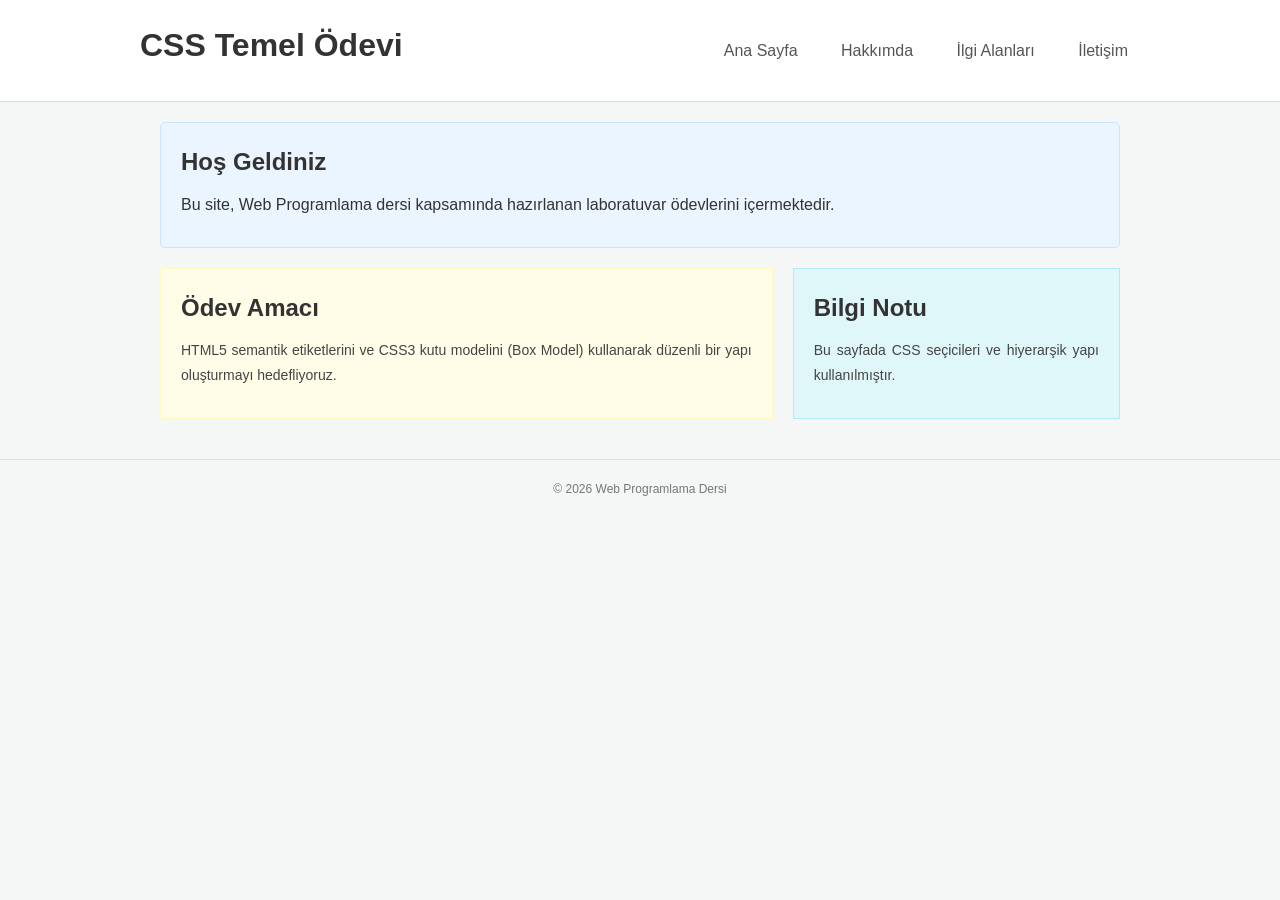
==== index.html @ 9433cb77 "Update index.html" ====
<!DOCTYPE html>
<html lang="tr">
<head>
    <meta charset="UTF-8">
    <title>Ana Sayfa | Ödev Portfolyosu</title>
    <link rel="stylesheet" href="style.css">
</head>
<body>
    <header>
        <div class="header-container">
            <h1>CSS Temel Ödevi</h1>
            <nav>
                <ul>
                    <li><a href="index.html">Ana Sayfa</a></li>
                    <li><a href="about.html">Hakkımda</a></li>
                    <li><a href="interests.html">İlgi Alanları</a></li>
                    <li><a href="contact.html">İletişim</a></li>
                </ul>
            </nav>
        </div>
    </header>
    <main>
        <section class="intro-box">
            <h2>Hoş Geldiniz</h2>
            <p>Bu site, Web Programlama dersi kapsamında hazırlanan laboratuvar ödevlerini içermektedir.</p>
        </section>
        <div class="content-wrapper">
            <section class="content-main">
                <h2>Ödev Amacı</h2>
                <p>HTML5 semantik etiketlerini ve CSS3 kutu modelini (Box Model) kullanarak düzenli bir yapı oluşturmayı hedefliyoruz.</p>
            </section>
            <aside class="sidebar">
                <h2>Bilgi Notu</h2>
                <p>Bu sayfada CSS seçicileri ve hiyerarşik yapı kullanılmıştır.</p>
            </aside>
        </div>
    </main>
    <footer>© 2026 Web Programlama Dersi</footer>
</body>
</html>
---- style.css ----
/* --- GENEL AYARLAR --- */
* {
    box-sizing: border-box;
    margin: 0;
    padding: 0;
}

body {
    font-family: 'Segoe UI', Tahoma, Geneva, Verdana, sans-serif;
    background-color: #f4f7f6;
    color: #333;
    line-height: 1.6;
}

/* --- GRUP SEÇİCİ (İster: h1, h2, p seçicisi) --- */
h1, h2, p {
    margin-bottom: 10px;
}

/* --- HEADER VE NAVİGASYON --- */
header {
    background-color: #fff;
    padding: 20px;
    border-bottom: 1px solid #ddd;
}

.header-container {
    display: flex;
    justify-content: space-between;
    align-items: center;
    max-width: 1000px;
    margin: 0 auto;
}

/* --- HİYERARŞİK SEÇİCİ (İster: nav ul li yapısı) --- */
nav ul li {
    display: inline-block; /* İster: Yatay menü için display mantığı */
    margin-left: 15px;
}

nav ul li a {
    text-decoration: none;
    color: #555;
    padding: 8px 12px;
    border-radius: 4px;
    transition: background 0.3s; /* Geçiş efekti */
}

/* --- HOVER EFEKTİ (İster: Basit hover) --- */
nav ul li a:hover {
    background-color: #4a90e2;
    color: white;
}

/* --- ANA İÇERİK ALANI --- */
main {
    max-width: 1000px;
    margin: 20px auto;
    padding: 0 20px;
}

.intro-box {
    background-color: #ebf5ff;
    padding: 20px;
    border: 1px solid #cce5ff;
    border-radius: 5px;
    margin-bottom: 20px;
}

/* --- İKİ SÜTUNLU YAPI (display mantığı) --- */
.content-wrapper {
    display: flex; /* Modern kutu yan yana getirme mantığı */
    gap: 20px;
}

/* Sol İçerik Kutusu */
.content-main {
    flex: 2;
    background-color: #fffde7; /* Sarımsı arka plan */
    padding: 20px;
    border: 1px solid #fff9c4;
}

/* Sağ Yan Menü */
.sidebar {
    flex: 1;
    background-color: #e0f7fa; /* Mavimsi arka plan */
    padding: 20px;
    border: 1px solid #b2ebf2;
}

/* --- ÖZEL METİN DÜZENLEMELERİ (İster: font-size, color, text-align vb.) --- */
.content-main p, .sidebar p {
    font-size: 14px;
    color: #444;
    text-align: justify;
    line-height: 1.8;
}

/* --- FOOTER --- */
footer {
    text-align: center;
    padding: 20px;
    font-size: 12px;
    color: #777;
    border-top: 1px solid #ddd;
    margin-top: 40px;
}
/* --- LAB 3: ILETISIM FORMU STILLERI --- */

.contact-container {
    width: 600px;
    margin: 50px auto; /* Sayfayı ortalar */
    padding: 30px; /* İç boşluk */
    border: 1px solid #ddd; /* Belirgin kenarlık */
    border-radius: 10px; /* Köşe yuvarlama */
    background-color: #fff;
    box-shadow: 0 4px 8px rgba(0,0,0,0.1);
}

/* Çoklu seçici kullanımı  */
.contact-container input[type="text"], 
.contact-container input[type="email"], 
.contact-container input[type="password"],
.contact-container select, 
.contact-container textarea {
    width: 100%; /* Tam genişlik  */
    padding: 10px; /* Ferah durması için  */
    margin-bottom: 20px; /* Elemanlar arası boşluk  */
    border: 1px solid #ccc;
    border-radius: 5px;
}

/* Buton Stilleri */
.btn-gonder {
    background-color: #007bff; /* Mavi arka plan */
    color: white;
    border: none;
    padding: 12px 30px; /* Büyük buton */
    border-radius: 5px;
    cursor: pointer;
    font-weight: bold;
}

.btn-temizle {
    background-color: #dc3545; /* Kırmızı arka plan */
    color: white;
    border: none;
    padding: 12px 30px;
    border-radius: 5px;
    cursor: pointer;
    font-weight: bold;
    margin-left: 10px;
}

/* Radio ve Checkbox Arka Plan Kutuları  */
.radio-group, .checkbox-group {
    background-color: #f9f9f9;
    padding: 15px;
    margin-bottom: 20px;
    border-radius: 5px;
}
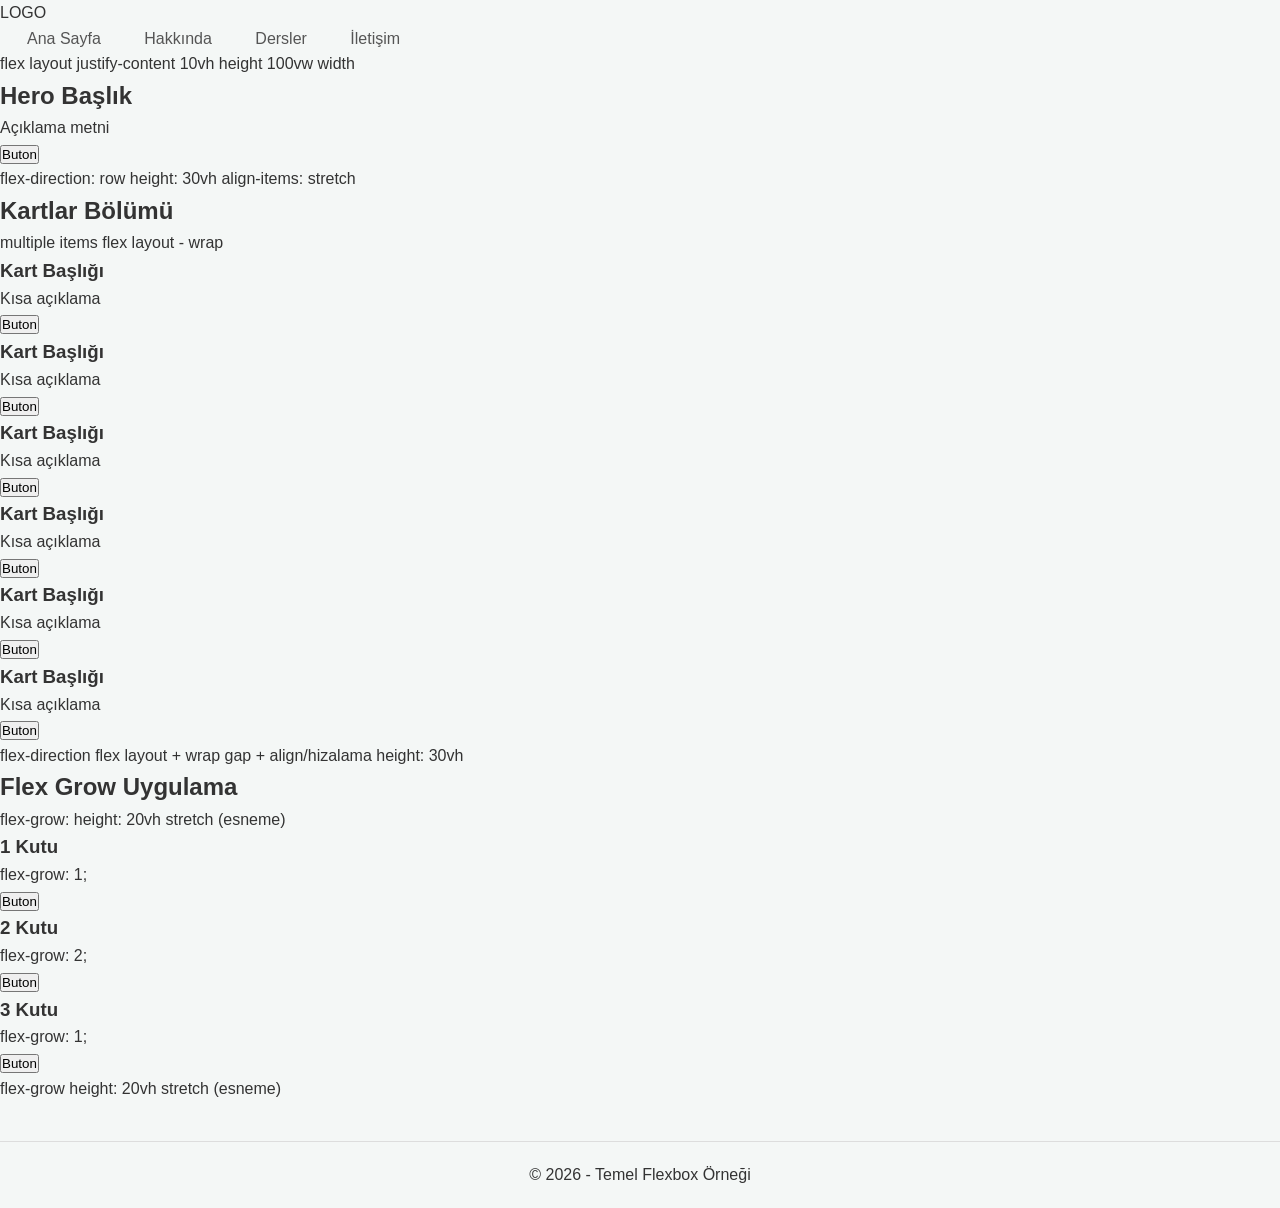
==== commit 50112564: "Update index.html" ====
--- a/index.html
+++ b/index.html
@@ -2,39 +2,138 @@
 <html lang="tr">
 <head>
     <meta charset="UTF-8">
-    <title>Ana Sayfa | Ödev Portfolyosu</title>
+    <meta name="viewport" content="width=device-width, initial-scale=1.0">
+    <title>Ali Rıza Mistik - Flexbox Ödevi</title>
     <link rel="stylesheet" href="style.css">
 </head>
 <body>
-    <header>
-        <div class="header-container">
-            <h1>CSS Temel Ödevi</h1>
-            <nav>
-                <ul>
-                    <li><a href="index.html">Ana Sayfa</a></li>
-                    <li><a href="about.html">Hakkımda</a></li>
-                    <li><a href="interests.html">İlgi Alanları</a></li>
-                    <li><a href="contact.html">İletişim</a></li>
-                </ul>
-            </nav>
-        </div>
-    </header>
-    <main>
-        <section class="intro-box">
-            <h2>Hoş Geldiniz</h2>
-            <p>Bu site, Web Programlama dersi kapsamında hazırlanan laboratuvar ödevlerini içermektedir.</p>
+
+    <div class="wrapper">
+        <!-- 1) Navbar -->
+        <nav class="navbar">
+            <div class="logo">LOGO</div>
+            <ul class="nav-links">
+                <li><a href="index.html">Ana Sayfa</a></li>
+                <li><a href="about.html">Hakkında</a></li>
+                <li><a href="interests.html">Dersler</a></li>
+                <li><a href="contact.html">İletişim</a></li>
+            </ul>
+            <div class="badges">
+                <span>flex layout</span>
+                <span>justify-content</span>
+                <span>10vh height</span>
+                <span>100vw width</span>
+            </div>
+        </nav>
+
+        <!-- 2) Hero Section -->
+        <section class="hero">
+            <div class="hero-content">
+                <h1>Hero Başlık</h1>
+                <p>Açıklama metni</p>
+                <div class="line"></div>
+                <div class="line short"></div>
+                <button class="btn">Buton</button>
+            </div>
+            <div class="hero-visual">
+                <div class="placeholder-img"></div>
+            </div>
+            <div class="badges">
+                <span>flex-direction: row</span>
+                <span>height: 30vh</span>
+                <span>align-items: stretch</span>
+            </div>
         </section>
-        <div class="content-wrapper">
-            <section class="content-main">
-                <h2>Ödev Amacı</h2>
-                <p>HTML5 semantik etiketlerini ve CSS3 kutu modelini (Box Model) kullanarak düzenli bir yapı oluşturmayı hedefliyoruz.</p>
-            </section>
-            <aside class="sidebar">
-                <h2>Bilgi Notu</h2>
-                <p>Bu sayfada CSS seçicileri ve hiyerarşik yapı kullanılmıştır.</p>
-            </aside>
-        </div>
-    </main>
-    <footer>© 2026 Web Programlama Dersi</footer>
+
+        <!-- 3) Kartlar Bölümü -->
+        <section class="cards-section">
+            <div class="section-header">
+                <h2>Kartlar Bölümü</h2>
+                <div class="header-badges">
+                    <span>multiple items</span>
+                    <span>flex layout - wrap</span>
+                </div>
+            </div>
+            <div class="cards-container">
+                <!-- 6 Kart istenmişti -->
+                <div class="card">
+                    <h3>Kart Başlığı</h3>
+                    <p>Kısa açıklama</p>
+                    <button class="btn">Buton</button>
+                </div>
+                <div class="card">
+                    <h3>Kart Başlığı</h3>
+                    <p>Kısa açıklama</p>
+                    <button class="btn">Buton</button>
+                </div>
+                <div class="card">
+                    <h3>Kart Başlığı</h3>
+                    <p>Kısa açıklama</p>
+                    <button class="btn">Buton</button>
+                </div>
+                <div class="card">
+                    <h3>Kart Başlığı</h3>
+                    <p>Kısa açıklama</p>
+                    <button class="btn">Buton</button>
+                </div>
+                <div class="card">
+                    <h3>Kart Başlığı</h3>
+                    <p>Kısa açıklama</p>
+                    <button class="btn">Buton</button>
+                </div>
+                <div class="card">
+                    <h3>Kart Başlığı</h3>
+                    <p>Kısa açıklama</p>
+                    <button class="btn">Buton</button>
+                </div>
+            </div>
+            <div class="badges">
+                <span>flex-direction</span>
+                <span>flex layout + wrap</span>
+                <span>gap + align/hizalama</span>
+                <span>height: 30vh</span>
+            </div>
+        </section>
+
+        <!-- 4) Flex Grow Uygulama -->
+        <section class="flex-grow-section">
+            <div class="section-header">
+                <h2>Flex Grow Uygulama</h2>
+                <div class="header-badges">
+                    <span>flex-grow:</span>
+                    <span>height: 20vh</span>
+                    <span>stretch (esneme)</span>
+                </div>
+            </div>
+            <div class="grow-container">
+                <div class="grow-box box-1">
+                    <h3>1 Kutu</h3>
+                    <p>flex-grow: 1;</p>
+                    <button class="btn">Buton</button>
+                </div>
+                <div class="grow-box box-2">
+                    <h3>2 Kutu</h3>
+                    <p>flex-grow: 2;</p>
+                    <button class="btn btn-green">Buton</button>
+                </div>
+                <div class="grow-box box-3">
+                    <h3>3 Kutu</h3>
+                    <p>flex-grow: 1;</p>
+                    <button class="btn btn-orange">Buton</button>
+                </div>
+            </div>
+            <div class="badges">
+                <span>flex-grow</span>
+                <span>height: 20vh</span>
+                <span>stretch (esneme)</span>
+            </div>
+        </section>
+
+        <!-- 5) Footer -->
+        <footer class="footer">
+            <p>© 2026 - Temel Flexbox Örneği</p>
+        </footer>
+    </div>
+
 </body>
 </html>
--- a/style.css
+++ b/style.css
@@ -1,4 +1,4 @@
-/* --- GENEL AYARLAR --- */
+/* --- GENEL SIFIRLAMA --- */
 * {
     box-sizing: border-box;
     margin: 0;
@@ -6,18 +6,13 @@
 }
 
 body {
-    font-family: 'Segoe UI', Tahoma, Geneva, Verdana, sans-serif;
+    font-family: 'Segoe UI', sans-serif;
     background-color: #f4f7f6;
     color: #333;
     line-height: 1.6;
 }
 
-/* --- GRUP SEÇİCİ (İster: h1, h2, p seçicisi) --- */
-h1, h2, p {
-    margin-bottom: 10px;
-}
-
-/* --- HEADER VE NAVİGASYON --- */
+/* --- HEADER & NAV --- */
 header {
     background-color: #fff;
     padding: 20px;
@@ -32,9 +27,8 @@
     margin: 0 auto;
 }
 
-/* --- HİYERARŞİK SEÇİCİ (İster: nav ul li yapısı) --- */
 nav ul li {
-    display: inline-block; /* İster: Yatay menü için display mantığı */
+    display: inline-block;
     margin-left: 15px;
 }
 
@@ -42,121 +36,94 @@
     text-decoration: none;
     color: #555;
     padding: 8px 12px;
-    border-radius: 4px;
-    transition: background 0.3s; /* Geçiş efekti */
 }
 
-/* --- HOVER EFEKTİ (İster: Basit hover) --- */
-nav ul li a:hover {
-    background-color: #4a90e2;
-    color: white;
+/* --- ILETISIM FORMU (LAB 3) --- */
+.contact-container {
+    width: 600px; /* [cite: 14] */
+    margin: 40px auto; /* [cite: 14] */
+    padding: 30px; /* [cite: 15] */
+    background-color: #fff;
+    border: 1px solid #ddd; /* [cite: 16] */
+    border-radius: 10px; /* [cite: 16] */
+    box-shadow: 0 4px 15px rgba(0,0,0,0.05);
 }
 
-/* --- ANA İÇERİK ALANI --- */
-main {
-    max-width: 1000px;
-    margin: 20px auto;
-    padding: 0 20px;
+.contact-container h2 {
+    text-align: center;
+    margin-bottom: 25px;
 }
 
-.intro-box {
-    background-color: #ebf5ff;
-    padding: 20px;
-    border: 1px solid #cce5ff;
+/* SADECE YAZI KUTULARI %100 OLSUN  */
+.contact-container input[type="text"], 
+.contact-container input[type="email"], 
+.contact-container input[type="password"], 
+.contact-container select, 
+.contact-container textarea {
+    width: 100%; /*  */
+    padding: 12px; /* [cite: 19] */
+    margin-bottom: 20px; /* [cite: 20] */
+    border: 1px solid #ccc;
     border-radius: 5px;
-    margin-bottom: 20px;
+    display: block;
 }
 
-/* --- İKİ SÜTUNLU YAPI (display mantığı) --- */
-.content-wrapper {
-    display: flex; /* Modern kutu yan yana getirme mantığı */
-    gap: 20px;
+/* RADIO VE CHECKBOX BOZULMASINI ONLEYEN KISIM */
+.form-group-box {
+    background-color: #f8f9fa; /* Görseldeki gri kutu [cite: 3] */
+    padding: 15px;
+    border-radius: 6px;
+    margin-bottom: 20px;
+    border: 1px solid #eee;
 }
 
-/* Sol İçerik Kutusu */
-.content-main {
-    flex: 2;
-    background-color: #fffde7; /* Sarımsı arka plan */
-    padding: 20px;
-    border: 1px solid #fff9c4;
+/* Butonlar küçük kalsın ve yazıyla yan yana dursun */
+.form-group-box input[type="radio"], 
+.form-group-box input[type="checkbox"] {
+    width: auto !important; /* Devleşmeyi engeller */
+    display: inline-block !important; /* Yan yana getirir */
+    margin-right: 10px;
+    margin-bottom: 10px;
 }
 
-/* Sağ Yan Menü */
-.sidebar {
-    flex: 1;
-    background-color: #e0f7fa; /* Mavimsi arka plan */
-    padding: 20px;
-    border: 1px solid #b2ebf2;
+.form-group-box label {
+    display: inline-block;
+    font-weight: normal;
+    margin-bottom: 10px;
+    cursor: pointer;
 }
 
-/* --- ÖZEL METİN DÜZENLEMELERİ (İster: font-size, color, text-align vb.) --- */
-.content-main p, .sidebar p {
-    font-size: 14px;
-    color: #444;
-    text-align: justify;
-    line-height: 1.8;
+/* --- BUTONLAR --- */
+.button-group {
+    display: flex;
+    gap: 10px;
 }
 
-/* --- FOOTER --- */
+.btn-gonder {
+    flex: 1;
+    background-color: #007bff; /* [cite: 21] */
+    color: white;
+    padding: 15px; /* [cite: 21] */
+    border: none; /* [cite: 21] */
+    border-radius: 5px;
+    font-weight: bold;
+    cursor: pointer;
+}
+
+.btn-temizle {
+    flex: 1;
+    background-color: #dc3545;
+    color: white;
+    padding: 15px;
+    border: none;
+    border-radius: 5px;
+    font-weight: bold;
+    cursor: pointer;
+}
+
 footer {
     text-align: center;
     padding: 20px;
-    font-size: 12px;
-    color: #777;
+    margin-top: 40px;
     border-top: 1px solid #ddd;
-    margin-top: 40px;
 }
-/* --- LAB 3: ILETISIM FORMU STILLERI --- */
-
-.contact-container {
-    width: 600px;
-    margin: 50px auto; /* Sayfayı ortalar */
-    padding: 30px; /* İç boşluk */
-    border: 1px solid #ddd; /* Belirgin kenarlık */
-    border-radius: 10px; /* Köşe yuvarlama */
-    background-color: #fff;
-    box-shadow: 0 4px 8px rgba(0,0,0,0.1);
-}
-
-/* Çoklu seçici kullanımı  */
-.contact-container input[type="text"], 
-.contact-container input[type="email"], 
-.contact-container input[type="password"],
-.contact-container select, 
-.contact-container textarea {
-    width: 100%; /* Tam genişlik  */
-    padding: 10px; /* Ferah durması için  */
-    margin-bottom: 20px; /* Elemanlar arası boşluk  */
-    border: 1px solid #ccc;
-    border-radius: 5px;
-}
-
-/* Buton Stilleri */
-.btn-gonder {
-    background-color: #007bff; /* Mavi arka plan */
-    color: white;
-    border: none;
-    padding: 12px 30px; /* Büyük buton */
-    border-radius: 5px;
-    cursor: pointer;
-    font-weight: bold;
-}
-
-.btn-temizle {
-    background-color: #dc3545; /* Kırmızı arka plan */
-    color: white;
-    border: none;
-    padding: 12px 30px;
-    border-radius: 5px;
-    cursor: pointer;
-    font-weight: bold;
-    margin-left: 10px;
-}
-
-/* Radio ve Checkbox Arka Plan Kutuları  */
-.radio-group, .checkbox-group {
-    background-color: #f9f9f9;
-    padding: 15px;
-    margin-bottom: 20px;
-    border-radius: 5px;
-}
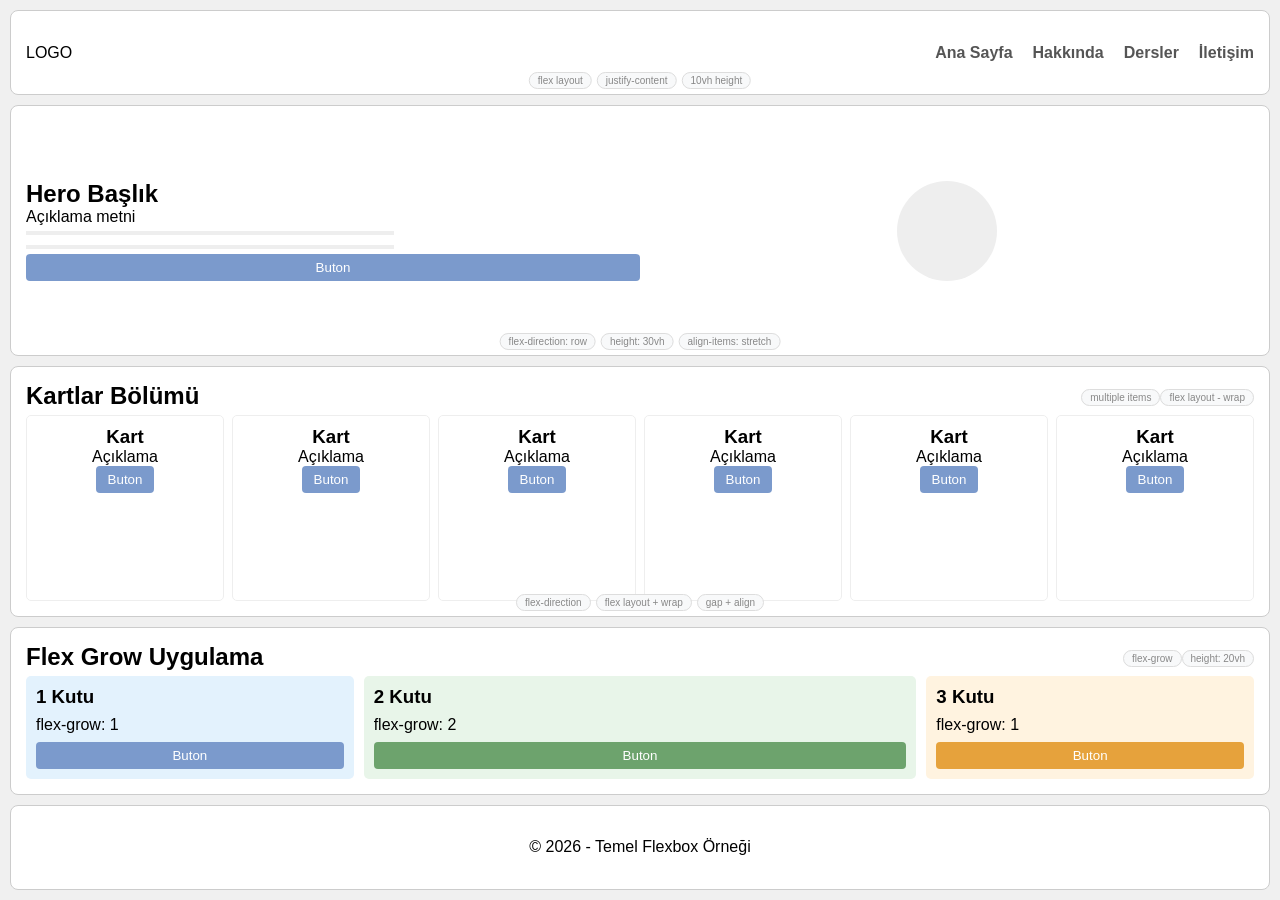
==== commit 24f6cb02: "Update index.html" ====
--- a/index.html
+++ b/index.html
@@ -3,134 +3,78 @@
 <head>
     <meta charset="UTF-8">
     <meta name="viewport" content="width=device-width, initial-scale=1.0">
-    <title>Ali Rıza Mistik - Flexbox Ödevi</title>
-    <link rel="stylesheet" href="style.css">
+    <title>Flexbox Ödevi - Tıklanabilir Nav</title>
+    <link rel="stylesheet" href="index.css">
 </head>
 <body>
 
-    <div class="wrapper">
-        <!-- 1) Navbar -->
-        <nav class="navbar">
+    <div class="main-container">
+        <!-- 1) Navbar: Linkler Tıklanabilir -->
+        <nav class="navbar-flex">
             <div class="logo">LOGO</div>
-            <ul class="nav-links">
+            <ul class="nav-menu">
                 <li><a href="index.html">Ana Sayfa</a></li>
                 <li><a href="about.html">Hakkında</a></li>
                 <li><a href="interests.html">Dersler</a></li>
                 <li><a href="contact.html">İletişim</a></li>
             </ul>
-            <div class="badges">
-                <span>flex layout</span>
-                <span>justify-content</span>
-                <span>10vh height</span>
-                <span>100vw width</span>
+            <!-- Görseldeki teknik etiketler -->
+            <div class="bottom-badges">
+                <span>flex layout</span><span>justify-content</span><span>10vh height</span>
             </div>
         </nav>
 
         <!-- 2) Hero Section -->
-        <section class="hero">
-            <div class="hero-content">
+        <section class="hero-flex">
+            <div class="hero-text">
                 <h1>Hero Başlık</h1>
                 <p>Açıklama metni</p>
                 <div class="line"></div>
                 <div class="line short"></div>
-                <button class="btn">Buton</button>
+                <button class="btn main-btn">Buton</button>
             </div>
-            <div class="hero-visual">
-                <div class="placeholder-img"></div>
+            <div class="hero-img">
+                <div class="placeholder-circle"></div>
             </div>
-            <div class="badges">
-                <span>flex-direction: row</span>
-                <span>height: 30vh</span>
-                <span>align-items: stretch</span>
+            <div class="bottom-badges">
+                <span>flex-direction: row</span><span>height: 30vh</span><span>align-items: stretch</span>
             </div>
         </section>
 
         <!-- 3) Kartlar Bölümü -->
         <section class="cards-section">
-            <div class="section-header">
+            <div class="section-top">
                 <h2>Kartlar Bölümü</h2>
-                <div class="header-badges">
-                    <span>multiple items</span>
-                    <span>flex layout - wrap</span>
-                </div>
+                <div class="top-tags"><span>multiple items</span><span>flex layout - wrap</span></div>
             </div>
-            <div class="cards-container">
-                <!-- 6 Kart istenmişti -->
-                <div class="card">
-                    <h3>Kart Başlığı</h3>
-                    <p>Kısa açıklama</p>
-                    <button class="btn">Buton</button>
-                </div>
-                <div class="card">
-                    <h3>Kart Başlığı</h3>
-                    <p>Kısa açıklama</p>
-                    <button class="btn">Buton</button>
-                </div>
-                <div class="card">
-                    <h3>Kart Başlığı</h3>
-                    <p>Kısa açıklama</p>
-                    <button class="btn">Buton</button>
-                </div>
-                <div class="card">
-                    <h3>Kart Başlığı</h3>
-                    <p>Kısa açıklama</p>
-                    <button class="btn">Buton</button>
-                </div>
-                <div class="card">
-                    <h3>Kart Başlığı</h3>
-                    <p>Kısa açıklama</p>
-                    <button class="btn">Buton</button>
-                </div>
-                <div class="card">
-                    <h3>Kart Başlığı</h3>
-                    <p>Kısa açıklama</p>
-                    <button class="btn">Buton</button>
-                </div>
+            <div class="cards-wrapper">
+                <div class="single-card"><h3>Kart</h3><p>Açıklama</p><button class="btn">Buton</button></div>
+                <div class="single-card"><h3>Kart</h3><p>Açıklama</p><button class="btn">Buton</button></div>
+                <div class="single-card"><h3>Kart</h3><p>Açıklama</p><button class="btn">Buton</button></div>
+                <div class="single-card"><h3>Kart</h3><p>Açıklama</p><button class="btn">Buton</button></div>
+                <div class="single-card"><h3>Kart</h3><p>Açıklama</p><button class="btn">Buton</button></div>
+                <div class="single-card"><h3>Kart</h3><p>Açıklama</p><button class="btn">Buton</button></div>
             </div>
-            <div class="badges">
-                <span>flex-direction</span>
-                <span>flex layout + wrap</span>
-                <span>gap + align/hizalama</span>
-                <span>height: 30vh</span>
+            <div class="bottom-badges">
+                <span>flex-direction</span><span>flex layout + wrap</span><span>gap + align</span>
             </div>
         </section>
 
-        <!-- 4) Flex Grow Uygulama -->
-        <section class="flex-grow-section">
-            <div class="section-header">
+        <!-- 4) Flex Grow Bölümü (1-2-1 Oranı) -->
+        <section class="grow-section">
+            <div class="section-top">
                 <h2>Flex Grow Uygulama</h2>
-                <div class="header-badges">
-                    <span>flex-grow:</span>
-                    <span>height: 20vh</span>
-                    <span>stretch (esneme)</span>
-                </div>
+                <div class="top-tags"><span>flex-grow</span><span>height: 20vh</span></div>
             </div>
-            <div class="grow-container">
-                <div class="grow-box box-1">
-                    <h3>1 Kutu</h3>
-                    <p>flex-grow: 1;</p>
-                    <button class="btn">Buton</button>
-                </div>
-                <div class="grow-box box-2">
-                    <h3>2 Kutu</h3>
-                    <p>flex-grow: 2;</p>
-                    <button class="btn btn-green">Buton</button>
-                </div>
-                <div class="grow-box box-3">
-                    <h3>3 Kutu</h3>
-                    <p>flex-grow: 1;</p>
-                    <button class="btn btn-orange">Buton</button>
-                </div>
-            </div>
-            <div class="badges">
-                <span>flex-grow</span>
-                <span>height: 20vh</span>
-                <span>stretch (esneme)</span>
+            <div class="grow-boxes">
+                <div class="box box-1"><h3>1 Kutu</h3><p>flex-grow: 1</p><button class="btn">Buton</button></div>
+                <div class="box box-2"><h3>2 Kutu</h3><p>flex-grow: 2</p><button class="btn btn-g">Buton</button></div>
+                <div class="box box-3"><h3>3 Kutu</h3><p>flex-grow: 1</p><button class="btn btn-o">Buton</button></div>
             </div>
         </section>
 
         <!-- 5) Footer -->
-        <footer class="footer">
+        <footer class="footer-flex">
             <p>© 2026 - Temel Flexbox Örneği</p>
         </footer>
     </div>
--- a/index.css
+++ b/index.css
@@ -0,0 +1,116 @@
+/* Temel Sıfırlama */
+* {
+    margin: 0;
+    padding: 0;
+    box-sizing: border-box;
+    text-decoration: none; /* Link alt çizgisini kaldır */
+}
+
+/* Ana Yapı: 100vh Zorunlu */
+.main-container {
+    display: flex;
+    flex-direction: column;
+    height: 100vh;
+    padding: 10px;
+    gap: 10px;
+    background-color: #f0f0f0;
+    font-family: sans-serif;
+}
+
+/* Bölümlerin Genel Stili */
+section, nav, footer {
+    background: white;
+    border: 1px solid #ccc;
+    border-radius: 8px;
+    padding: 15px;
+    position: relative;
+}
+
+/* 1) Navbar: 10vh */
+.navbar-flex {
+    height: 10vh;
+    display: flex;
+    justify-content: space-between;
+    align-items: center;
+}
+.nav-menu {
+    display: flex;
+    list-style: none;
+    gap: 20px;
+}
+.nav-menu a {
+    color: #555;
+    font-weight: bold;
+    transition: color 0.3s;
+}
+.nav-menu a:hover {
+    color: #000;
+}
+
+/* 2) Hero: 30vh */
+.hero-flex {
+    height: 30vh;
+    display: flex;
+    flex-direction: row;
+    justify-content: space-between;
+    align-items: stretch;
+}
+.hero-text { flex: 1; display: flex; flex-direction: column; justify-content: center; }
+.hero-img { flex: 1; display: flex; justify-content: center; align-items: center; }
+.placeholder-circle { width: 100px; height: 100px; background: #eee; border-radius: 50%; }
+
+/* 3) Kartlar: 30vh */
+.cards-section {
+    height: 30vh;
+    display: flex;
+    flex-direction: column;
+}
+.section-top { display: flex; justify-content: space-between; align-items: center; margin-bottom: 5px; }
+.cards-wrapper { display: flex; flex-wrap: wrap; gap: 8px; flex: 1; overflow: hidden; }
+.single-card { flex: 1 1 150px; border: 1px solid #eee; text-align: center; padding: 10px; border-radius: 5px; }
+
+/* 4) Flex Grow: 20vh */
+.grow-section {
+    height: 20vh;
+    display: flex;
+    flex-direction: column;
+}
+.grow-boxes { display: flex; flex: 1; gap: 10px; align-items: stretch; }
+.box { display: flex; flex-direction: column; justify-content: space-between; padding: 10px; border-radius: 5px; }
+
+/* Flex-Grow Oranları (Hocanın en çok bakacağı yer) */
+.box-1 { flex-grow: 1; background: #e3f2fd; }
+.box-2 { flex-grow: 2; background: #e8f5e9; }
+.box-3 { flex-grow: 1; background: #fff3e0; }
+
+/* 5) Footer: 10vh */
+.footer-flex {
+    height: 10vh;
+    display: flex;
+    justify-content: center;
+    align-items: center;
+}
+
+/* Görseldeki Badge'ler (Gri küçük etiketler) */
+.bottom-badges {
+    position: absolute;
+    bottom: 5px;
+    left: 50%;
+    transform: translateX(-50%);
+    display: flex;
+    gap: 5px;
+}
+.bottom-badges span, .top-tags span {
+    background: #f8f9fa;
+    border: 1px solid #ddd;
+    padding: 2px 8px;
+    font-size: 10px;
+    border-radius: 10px;
+    color: #888;
+}
+
+/* Butonlar */
+.btn { padding: 6px 12px; border: none; border-radius: 4px; background: #7b9acc; color: white; cursor: pointer; }
+.btn-g { background: #6da36d; }
+.btn-o { background: #e6a23c; }
+.line { height: 4px; width: 60%; background: #eee; margin: 5px 0; }
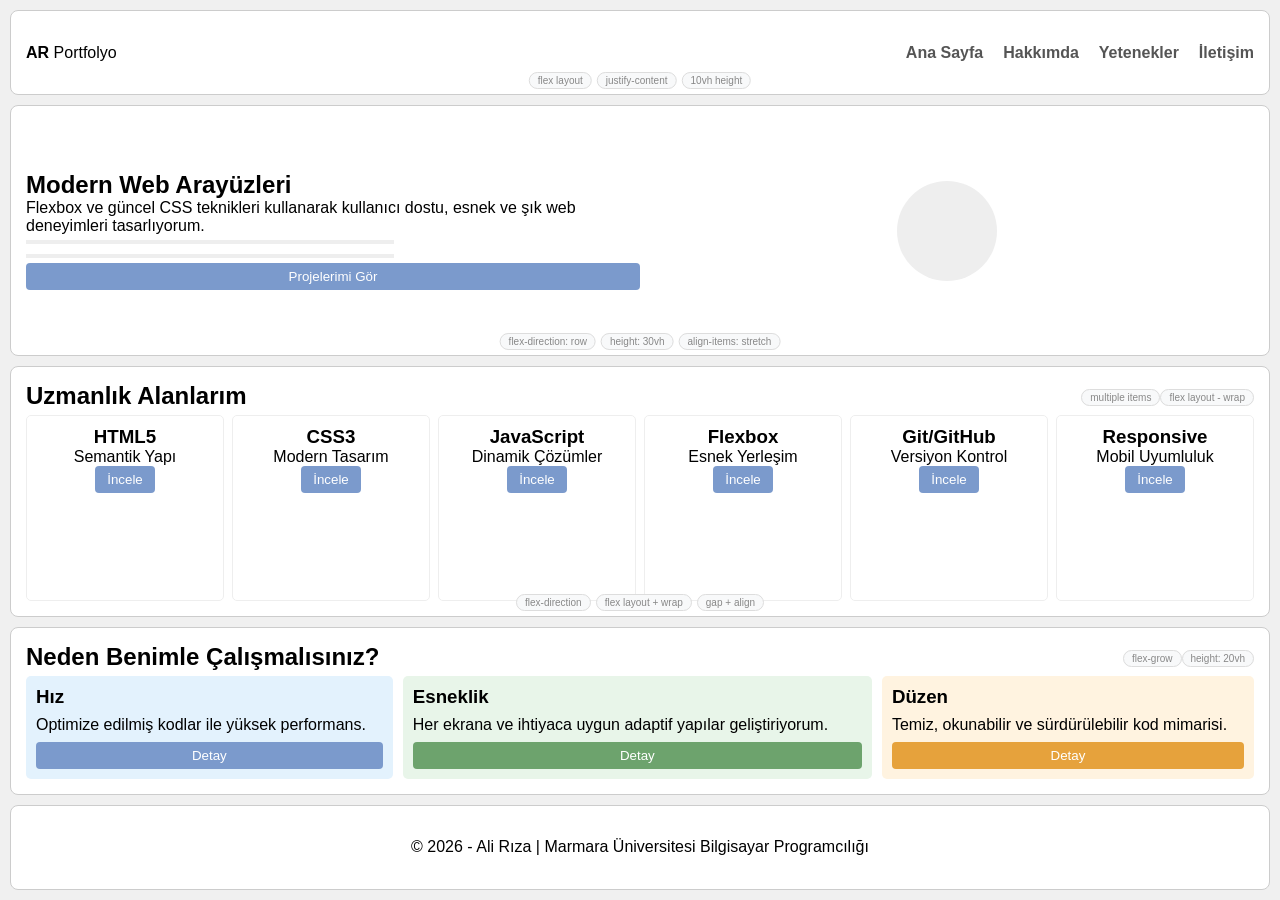
==== commit bb0a7942: "Update index.html" ====
--- a/index.html
+++ b/index.html
@@ -3,22 +3,21 @@
 <head>
     <meta charset="UTF-8">
     <meta name="viewport" content="width=device-width, initial-scale=1.0">
-    <title>Flexbox Ödevi - Tıklanabilir Nav</title>
+    <title>Ali Rıza - Web Geliştirme Portfolyosu</title>
     <link rel="stylesheet" href="index.css">
 </head>
 <body>
 
     <div class="main-container">
-        <!-- 1) Navbar: Linkler Tıklanabilir -->
+        <!-- 1) Navbar -->
         <nav class="navbar-flex">
-            <div class="logo">LOGO</div>
+            <div class="logo"><strong>AR</strong> Portfolyo</div>
             <ul class="nav-menu">
                 <li><a href="index.html">Ana Sayfa</a></li>
-                <li><a href="about.html">Hakkında</a></li>
-                <li><a href="interests.html">Dersler</a></li>
+                <li><a href="about.html">Hakkımda</a></li>
+                <li><a href="interests.html">Yetenekler</a></li>
                 <li><a href="contact.html">İletişim</a></li>
             </ul>
-            <!-- Görseldeki teknik etiketler -->
             <div class="bottom-badges">
                 <span>flex layout</span><span>justify-content</span><span>10vh height</span>
             </div>
@@ -27,13 +26,14 @@
         <!-- 2) Hero Section -->
         <section class="hero-flex">
             <div class="hero-text">
-                <h1>Hero Başlık</h1>
-                <p>Açıklama metni</p>
+                <h1>Modern Web Arayüzleri</h1>
+                <p>Flexbox ve güncel CSS teknikleri kullanarak kullanıcı dostu, esnek ve şık web deneyimleri tasarlıyorum.</p>
                 <div class="line"></div>
                 <div class="line short"></div>
-                <button class="btn main-btn">Buton</button>
+                <button class="btn main-btn">Projelerimi Gör</button>
             </div>
             <div class="hero-img">
+                <!-- Profil fotoğrafı veya ikon gibi düşün -->
                 <div class="placeholder-circle"></div>
             </div>
             <div class="bottom-badges">
@@ -41,41 +41,53 @@
             </div>
         </section>
 
-        <!-- 3) Kartlar Bölümü -->
+        <!-- 3) Kartlar Bölümü (Yetenekler) -->
         <section class="cards-section">
             <div class="section-top">
-                <h2>Kartlar Bölümü</h2>
+                <h2>Uzmanlık Alanlarım</h2>
                 <div class="top-tags"><span>multiple items</span><span>flex layout - wrap</span></div>
             </div>
             <div class="cards-wrapper">
-                <div class="single-card"><h3>Kart</h3><p>Açıklama</p><button class="btn">Buton</button></div>
-                <div class="single-card"><h3>Kart</h3><p>Açıklama</p><button class="btn">Buton</button></div>
-                <div class="single-card"><h3>Kart</h3><p>Açıklama</p><button class="btn">Buton</button></div>
-                <div class="single-card"><h3>Kart</h3><p>Açıklama</p><button class="btn">Buton</button></div>
-                <div class="single-card"><h3>Kart</h3><p>Açıklama</p><button class="btn">Buton</button></div>
-                <div class="single-card"><h3>Kart</h3><p>Açıklama</p><button class="btn">Buton</button></div>
+                <div class="single-card"><h3>HTML5</h3><p>Semantik Yapı</p><button class="btn">İncele</button></div>
+                <div class="single-card"><h3>CSS3</h3><p>Modern Tasarım</p><button class="btn">İncele</button></div>
+                <div class="single-card"><h3>JavaScript</h3><p>Dinamik Çözümler</p><button class="btn">İncele</button></div>
+                <div class="single-card"><h3>Flexbox</h3><p>Esnek Yerleşim</p><button class="btn">İncele</button></div>
+                <div class="single-card"><h3>Git/GitHub</h3><p>Versiyon Kontrol</p><button class="btn">İncele</button></div>
+                <div class="single-card"><h3>Responsive</h3><p>Mobil Uyumluluk</p><button class="btn">İncele</button></div>
             </div>
             <div class="bottom-badges">
                 <span>flex-direction</span><span>flex layout + wrap</span><span>gap + align</span>
             </div>
         </section>
 
-        <!-- 4) Flex Grow Bölümü (1-2-1 Oranı) -->
+        <!-- 4) Flex Grow Bölümü (Özellikler) -->
         <section class="grow-section">
             <div class="section-top">
-                <h2>Flex Grow Uygulama</h2>
+                <h2>Neden Benimle Çalışmalısınız?</h2>
                 <div class="top-tags"><span>flex-grow</span><span>height: 20vh</span></div>
             </div>
             <div class="grow-boxes">
-                <div class="box box-1"><h3>1 Kutu</h3><p>flex-grow: 1</p><button class="btn">Buton</button></div>
-                <div class="box box-2"><h3>2 Kutu</h3><p>flex-grow: 2</p><button class="btn btn-g">Buton</button></div>
-                <div class="box box-3"><h3>3 Kutu</h3><p>flex-grow: 1</p><button class="btn btn-o">Buton</button></div>
+                <div class="box box-1">
+                    <h3>Hız</h3>
+                    <p>Optimize edilmiş kodlar ile yüksek performans.</p>
+                    <button class="btn">Detay</button>
+                </div>
+                <div class="box box-2">
+                    <h3>Esneklik</h3>
+                    <p>Her ekrana ve ihtiyaca uygun adaptif yapılar geliştiriyorum.</p>
+                    <button class="btn btn-g">Detay</button>
+                </div>
+                <div class="box box-3">
+                    <h3>Düzen</h3>
+                    <p>Temiz, okunabilir ve sürdürülebilir kod mimarisi.</p>
+                    <button class="btn btn-o">Detay</button>
+                </div>
             </div>
         </section>
 
         <!-- 5) Footer -->
         <footer class="footer-flex">
-            <p>© 2026 - Temel Flexbox Örneği</p>
+            <p>© 2026 - Ali Rıza | Marmara Üniversitesi Bilgisayar Programcılığı</p>
         </footer>
     </div>
 
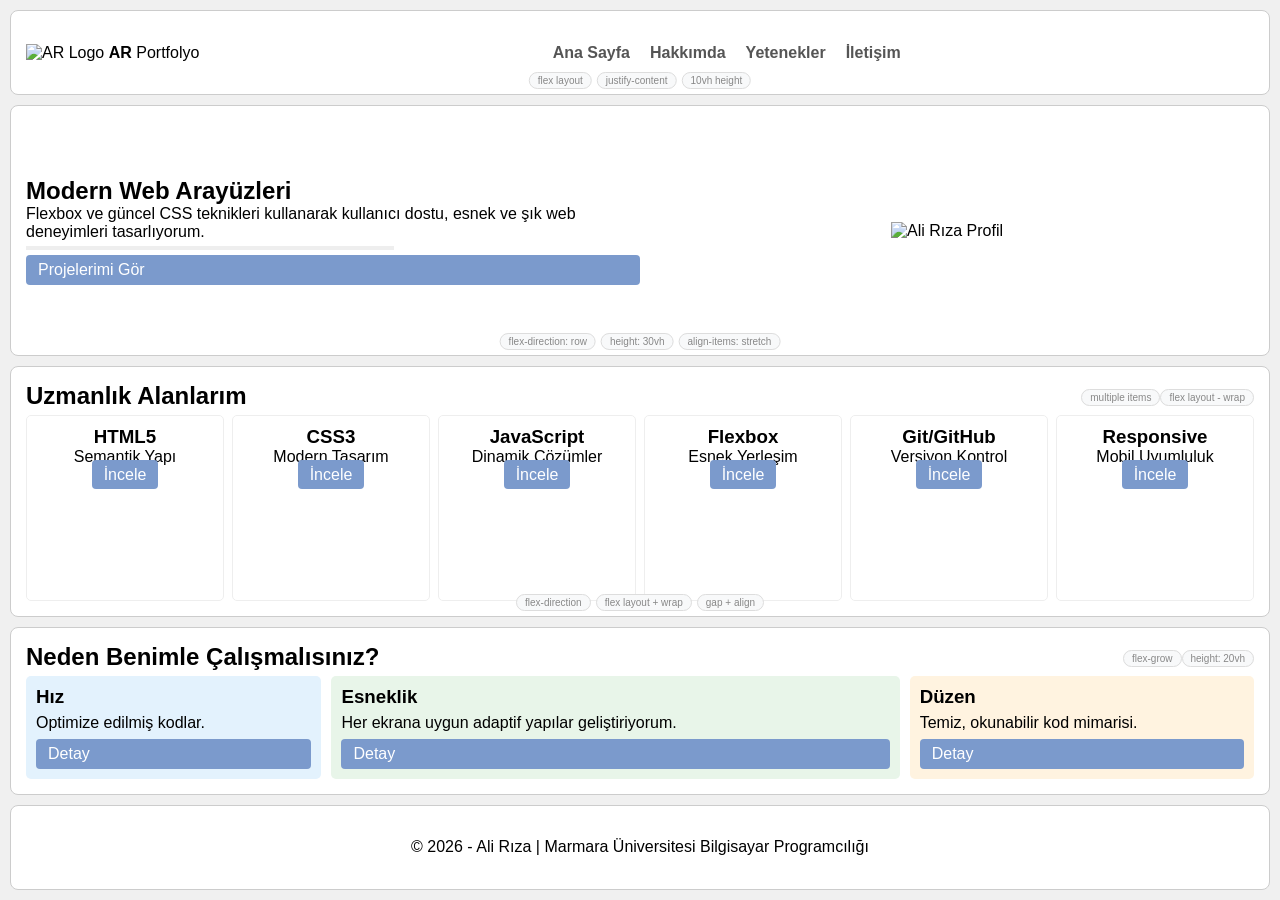
==== commit dc82cfce: "Update index.html" ====
--- a/index.html
+++ b/index.html
@@ -3,64 +3,67 @@
 <head>
     <meta charset="UTF-8">
     <meta name="viewport" content="width=device-width, initial-scale=1.0">
-    <title>Ali Rıza - Web Geliştirme Portfolyosu</title>
+    <title>Ali Rıza - Modern Portfolyo</title>
     <link rel="stylesheet" href="index.css">
 </head>
 <body>
 
     <div class="main-container">
-        <!-- 1) Navbar -->
         <nav class="navbar-flex">
-            <div class="logo"><strong>AR</strong> Portfolyo</div>
+            <div class="logo">
+                <img src="images/logo.png" alt="AR Logo" class="logo-img">
+                <strong>AR</strong> Portfolyo
+            </div>
             <ul class="nav-menu">
-                <li><a href="index.html">Ana Sayfa</a></li>
+                <li><a href="index.html" class="active">Ana Sayfa</a></li>
                 <li><a href="about.html">Hakkımda</a></li>
                 <li><a href="interests.html">Yetenekler</a></li>
                 <li><a href="contact.html">İletişim</a></li>
             </ul>
-            <div class="bottom-badges">
-                <span>flex layout</span><span>justify-content</span><span>10vh height</span>
+            <div class="bottom-badges-container">
+                <div class="bottom-badges">
+                    <span>flex layout</span><span>justify-content</span><span>10vh height</span>
+                </div>
             </div>
         </nav>
 
-        <!-- 2) Hero Section -->
         <section class="hero-flex">
             <div class="hero-text">
                 <h1>Modern Web Arayüzleri</h1>
                 <p>Flexbox ve güncel CSS teknikleri kullanarak kullanıcı dostu, esnek ve şık web deneyimleri tasarlıyorum.</p>
                 <div class="line"></div>
-                <div class="line short"></div>
-                <button class="btn main-btn">Projelerimi Gör</button>
+                <a href="interests.html" class="btn btn-primary main-btn">Projelerimi Gör</a>
             </div>
             <div class="hero-img">
-                <!-- Profil fotoğrafı veya ikon gibi düşün -->
-                <div class="placeholder-circle"></div>
+                <img src="images/profile.jpg" alt="Ali Rıza Profil" class="profile-photo">
             </div>
-            <div class="bottom-badges">
-                <span>flex-direction: row</span><span>height: 30vh</span><span>align-items: stretch</span>
+            <div class="bottom-badges-container">
+                <div class="bottom-badges">
+                    <span>flex-direction: row</span><span>height: 30vh</span><span>align-items: stretch</span>
+                </div>
             </div>
         </section>
 
-        <!-- 3) Kartlar Bölümü (Yetenekler) -->
         <section class="cards-section">
             <div class="section-top">
                 <h2>Uzmanlık Alanlarım</h2>
                 <div class="top-tags"><span>multiple items</span><span>flex layout - wrap</span></div>
             </div>
             <div class="cards-wrapper">
-                <div class="single-card"><h3>HTML5</h3><p>Semantik Yapı</p><button class="btn">İncele</button></div>
-                <div class="single-card"><h3>CSS3</h3><p>Modern Tasarım</p><button class="btn">İncele</button></div>
-                <div class="single-card"><h3>JavaScript</h3><p>Dinamik Çözümler</p><button class="btn">İncele</button></div>
-                <div class="single-card"><h3>Flexbox</h3><p>Esnek Yerleşim</p><button class="btn">İncele</button></div>
-                <div class="single-card"><h3>Git/GitHub</h3><p>Versiyon Kontrol</p><button class="btn">İncele</button></div>
-                <div class="single-card"><h3>Responsive</h3><p>Mobil Uyumluluk</p><button class="btn">İncele</button></div>
+                <div class="single-card"><h3>HTML5</h3><p>Semantik Yapı</p><a href="about.html" class="btn btn-outline">İncele</a></div>
+                <div class="single-card"><h3>CSS3</h3><p>Modern Tasarım</p><a href="about.html" class="btn btn-outline">İncele</a></div>
+                <div class="single-card"><h3>JavaScript</h3><p>Dinamik Çözümler</p><a href="about.html" class="btn btn-outline">İncele</a></div>
+                <div class="single-card"><h3>Flexbox</h3><p>Esnek Yerleşim</p><a href="about.html" class="btn btn-outline">İncele</a></div>
+                <div class="single-card"><h3>Git/GitHub</h3><p>Versiyon Kontrol</p><a href="about.html" class="btn btn-outline">İncele</a></div>
+                <div class="single-card"><h3>Responsive</h3><p>Mobil Uyumluluk</p><a href="about.html" class="btn btn-outline">İncele</a></div>
             </div>
-            <div class="bottom-badges">
-                <span>flex-direction</span><span>flex layout + wrap</span><span>gap + align</span>
+            <div class="bottom-badges-container">
+                <div class="bottom-badges">
+                    <span>flex-direction</span><span>flex layout + wrap</span><span>gap + align</span>
+                </div>
             </div>
         </section>
 
-        <!-- 4) Flex Grow Bölümü (Özellikler) -->
         <section class="grow-section">
             <div class="section-top">
                 <h2>Neden Benimle Çalışmalısınız?</h2>
@@ -69,23 +72,22 @@
             <div class="grow-boxes">
                 <div class="box box-1">
                     <h3>Hız</h3>
-                    <p>Optimize edilmiş kodlar ile yüksek performans.</p>
-                    <button class="btn">Detay</button>
+                    <p>Optimize edilmiş kodlar.</p>
+                    <a href="about.html" class="btn btn-sm btn-light">Detay</a>
                 </div>
                 <div class="box box-2">
                     <h3>Esneklik</h3>
-                    <p>Her ekrana ve ihtiyaca uygun adaptif yapılar geliştiriyorum.</p>
-                    <button class="btn btn-g">Detay</button>
+                    <p>Her ekrana uygun adaptif yapılar geliştiriyorum.</p>
+                    <a href="about.html" class="btn btn-sm btn-light">Detay</a>
                 </div>
                 <div class="box box-3">
                     <h3>Düzen</h3>
-                    <p>Temiz, okunabilir ve sürdürülebilir kod mimarisi.</p>
-                    <button class="btn btn-o">Detay</button>
+                    <p>Temiz, okunabilir kod mimarisi.</p>
+                    <a href="about.html" class="btn btn-sm btn-light">Detay</a>
                 </div>
             </div>
         </section>
 
-        <!-- 5) Footer -->
         <footer class="footer-flex">
             <p>© 2026 - Ali Rıza | Marmara Üniversitesi Bilgisayar Programcılığı</p>
         </footer>
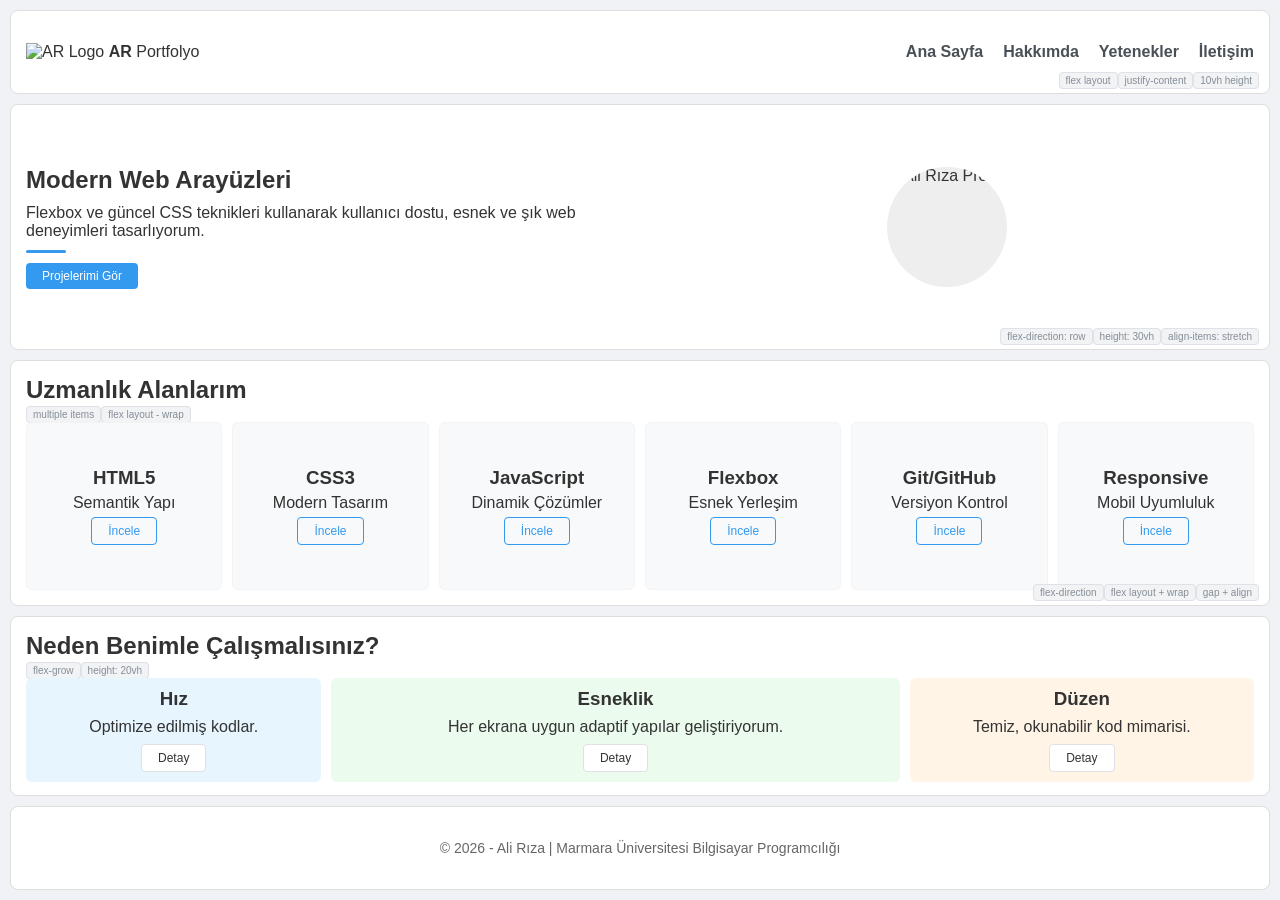
==== commit 85e86bad: "Update index.html" ====
--- a/index.html
+++ b/index.html
@@ -11,7 +11,7 @@
     <div class="main-container">
         <nav class="navbar-flex">
             <div class="logo">
-                <img src="images/logo.png" alt="AR Logo" class="logo-img">
+                <img src="images/" alt="AR Logo" class="logo-img">
                 <strong>AR</strong> Portfolyo
             </div>
             <ul class="nav-menu">
--- a/index.css
+++ b/index.css
@@ -1,116 +1,190 @@
-/* Temel Sıfırlama */
+/* --- GENEL SIFIRLAMA --- */
 * {
     margin: 0;
     padding: 0;
     box-sizing: border-box;
-    text-decoration: none; /* Link alt çizgisini kaldır */
+    text-decoration: none;
 }
 
-/* Ana Yapı: 100vh Zorunlu */
+body {
+    font-family: 'Segoe UI', sans-serif;
+    background-color: #f0f2f5;
+    color: #333;
+}
+
+/* --- ANA YAPI (Zorunlu 100vh ve Column) --- */
 .main-container {
     display: flex;
     flex-direction: column;
-    height: 100vh;
+    height: 100vh; /* */
     padding: 10px;
     gap: 10px;
-    background-color: #f0f0f0;
-    font-family: sans-serif;
 }
 
-/* Bölümlerin Genel Stili */
+/* --- ORTAK BÖLÜM STİLLERİ --- */
 section, nav, footer {
     background: white;
-    border: 1px solid #ccc;
+    border: 1px solid #ddd;
     border-radius: 8px;
+    position: relative; /* Badge'ler için */
     padding: 15px;
-    position: relative;
 }
 
-/* 1) Navbar: 10vh */
+/* Teknik Etiketler (Badge) - Köşeye sabitleyelim ki yamuk durmasın */
+.bottom-badges-container {
+    position: absolute;
+    bottom: 5px;
+    right: 10px;
+    display: flex;
+    gap: 5px;
+    pointer-events: none;
+}
+
+.bottom-badges span, .top-tags span {
+    background: #f1f3f5;
+    border: 1px solid #dee2e6;
+    padding: 2px 6px;
+    font-size: 10px;
+    color: #868e96;
+    border-radius: 4px;
+}
+
+/* --- 1) NAVBAR (10vh) --- */
 .navbar-flex {
-    height: 10vh;
+    height: 10vh; /*[cite: 1] */
     display: flex;
     justify-content: space-between;
     align-items: center;
 }
+
 .nav-menu {
     display: flex;
     list-style: none;
     gap: 20px;
 }
+
 .nav-menu a {
-    color: #555;
-    font-weight: bold;
-    transition: color 0.3s;
-}
-.nav-menu a:hover {
-    color: #000;
+    color: #495057;
+    font-weight: 600;
 }
 
-/* 2) Hero: 30vh */
+.nav-menu a:hover { color: #007bff; }
+
+/* --- 2) HERO (30vh) --- */
 .hero-flex {
-    height: 30vh;
+    height: 30vh; /*[cite: 1] */
     display: flex;
     flex-direction: row;
     justify-content: space-between;
-    align-items: stretch;
+    align-items: center; /* Dikeyde ortala */
 }
-.hero-text { flex: 1; display: flex; flex-direction: column; justify-content: center; }
-.hero-img { flex: 1; display: flex; justify-content: center; align-items: center; }
-.placeholder-circle { width: 100px; height: 100px; background: #eee; border-radius: 50%; }
 
-/* 3) Kartlar: 30vh */
+.hero-text {
+    flex: 1;
+    display: flex;
+    flex-direction: column;
+    gap: 10px;
+}
+
+.hero-img {
+    flex: 1;
+    display: flex;
+    justify-content: center;
+}
+
+.profile-photo {
+    width: 120px;
+    height: 120px;
+    border-radius: 50%;
+    background: #eee;
+    object-fit: cover;
+}
+
+/* --- 3) KARTLAR (30vh) --- */
 .cards-section {
-    height: 30vh;
+    height: 30vh; /*[cite: 1] */
     display: flex;
     flex-direction: column;
 }
-.section-top { display: flex; justify-content: space-between; align-items: center; margin-bottom: 5px; }
-.cards-wrapper { display: flex; flex-wrap: wrap; gap: 8px; flex: 1; overflow: hidden; }
-.single-card { flex: 1 1 150px; border: 1px solid #eee; text-align: center; padding: 10px; border-radius: 5px; }
 
-/* 4) Flex Grow: 20vh */
+.cards-wrapper {
+    display: flex;
+    flex-wrap: wrap; /*[cite: 1] */
+    gap: 10px;
+    flex: 1;
+}
+
+.single-card {
+    flex: 1 1 150px;
+    border: 1px solid #f1f3f5;
+    background: #f8f9fa;
+    border-radius: 6px;
+    display: flex;
+    flex-direction: column;
+    justify-content: center;
+    align-items: center; /* İçeriği yatayda ortala */
+    text-align: center;
+    gap: 5px;
+}
+
+/* --- 4) GROW BÖLÜMÜ (20vh) --- */
 .grow-section {
-    height: 20vh;
+    height: 20vh; /*[cite: 1] */
     display: flex;
     flex-direction: column;
 }
-.grow-boxes { display: flex; flex: 1; gap: 10px; align-items: stretch; }
-.box { display: flex; flex-direction: column; justify-content: space-between; padding: 10px; border-radius: 5px; }
 
-/* Flex-Grow Oranları (Hocanın en çok bakacağı yer) */
-.box-1 { flex-grow: 1; background: #e3f2fd; }
-.box-2 { flex-grow: 2; background: #e8f5e9; }
-.box-3 { flex-grow: 1; background: #fff3e0; }
+.grow-boxes {
+    display: flex;
+    flex: 1;
+    gap: 10px;
+}
 
-/* 5) Footer: 10vh */
+.box {
+    display: flex;
+    flex-direction: column;
+    justify-content: center;
+    align-items: center; /* Butonları ortala */
+    padding: 10px;
+    border-radius: 6px;
+    text-align: center;
+    gap: 8px;
+}
+
+/* Flex Grow Oranları[cite: 1] */
+.box-1 { flex-grow: 1; background: #e7f5ff; }
+.box-2 { flex-grow: 2; background: #ebfbee; }
+.box-3 { flex-grow: 1; background: #fff4e6; }
+
+/* --- 5) FOOTER (10vh) --- */
 .footer-flex {
-    height: 10vh;
+    height: 10vh; /*[cite: 1] */
     display: flex;
     justify-content: center;
     align-items: center;
+    font-size: 14px;
+    color: #666;
 }
 
-/* Görseldeki Badge'ler (Gri küçük etiketler) */
-.bottom-badges {
-    position: absolute;
-    bottom: 5px;
-    left: 50%;
-    transform: translateX(-50%);
-    display: flex;
-    gap: 5px;
-}
-.bottom-badges span, .top-tags span {
-    background: #f8f9fa;
-    border: 1px solid #ddd;
-    padding: 2px 8px;
-    font-size: 10px;
-    border-radius: 10px;
-    color: #888;
+/* --- BUTONLARIN KÜÇÜLTÜLMESİ VE DÜZELTİLMESİ --- */
+.btn {
+    display: inline-block;
+    width: fit-content; /* Butonun yayılmasını engeller, içeriği kadar yer kaplar */
+    padding: 6px 16px;
+    border-radius: 4px;
+    font-size: 12px;
+    font-weight: 500;
+    cursor: pointer;
+    text-align: center;
+    transition: 0.2s;
 }
 
-/* Butonlar */
-.btn { padding: 6px 12px; border: none; border-radius: 4px; background: #7b9acc; color: white; cursor: pointer; }
-.btn-g { background: #6da36d; }
-.btn-o { background: #e6a23c; }
-.line { height: 4px; width: 60%; background: #eee; margin: 5px 0; }
+.btn-primary { background: #339af0; color: white; }
+.btn-primary:hover { background: #228be6; }
+
+.btn-outline { border: 1px solid #339af0; color: #339af0; }
+.btn-outline:hover { background: #339af0; color: white; }
+
+.btn-light { background: white; color: #333; border: 1px solid #dee2e6; }
+
+.line { height: 3px; width: 40px; background: #339af0; border-radius: 2px; }
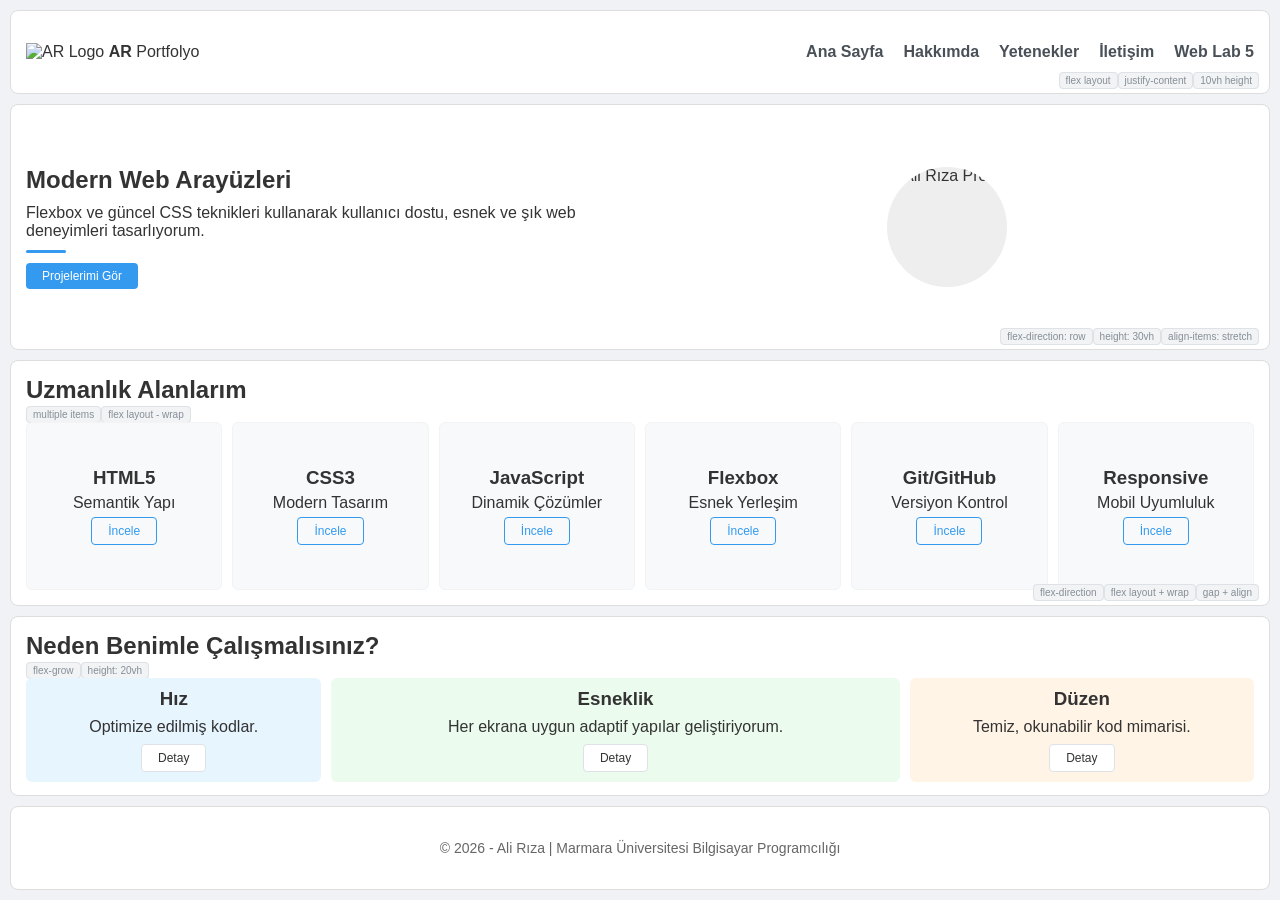
==== commit f3fdd68f: "Update index.html" ====
--- a/index.html
+++ b/index.html
@@ -19,6 +19,7 @@
                 <li><a href="about.html">Hakkımda</a></li>
                 <li><a href="interests.html">Yetenekler</a></li>
                 <li><a href="contact.html">İletişim</a></li>
+                <li><a href="lab-position.html">Web Lab 5</a></li>
             </ul>
             <div class="bottom-badges-container">
                 <div class="bottom-badges">
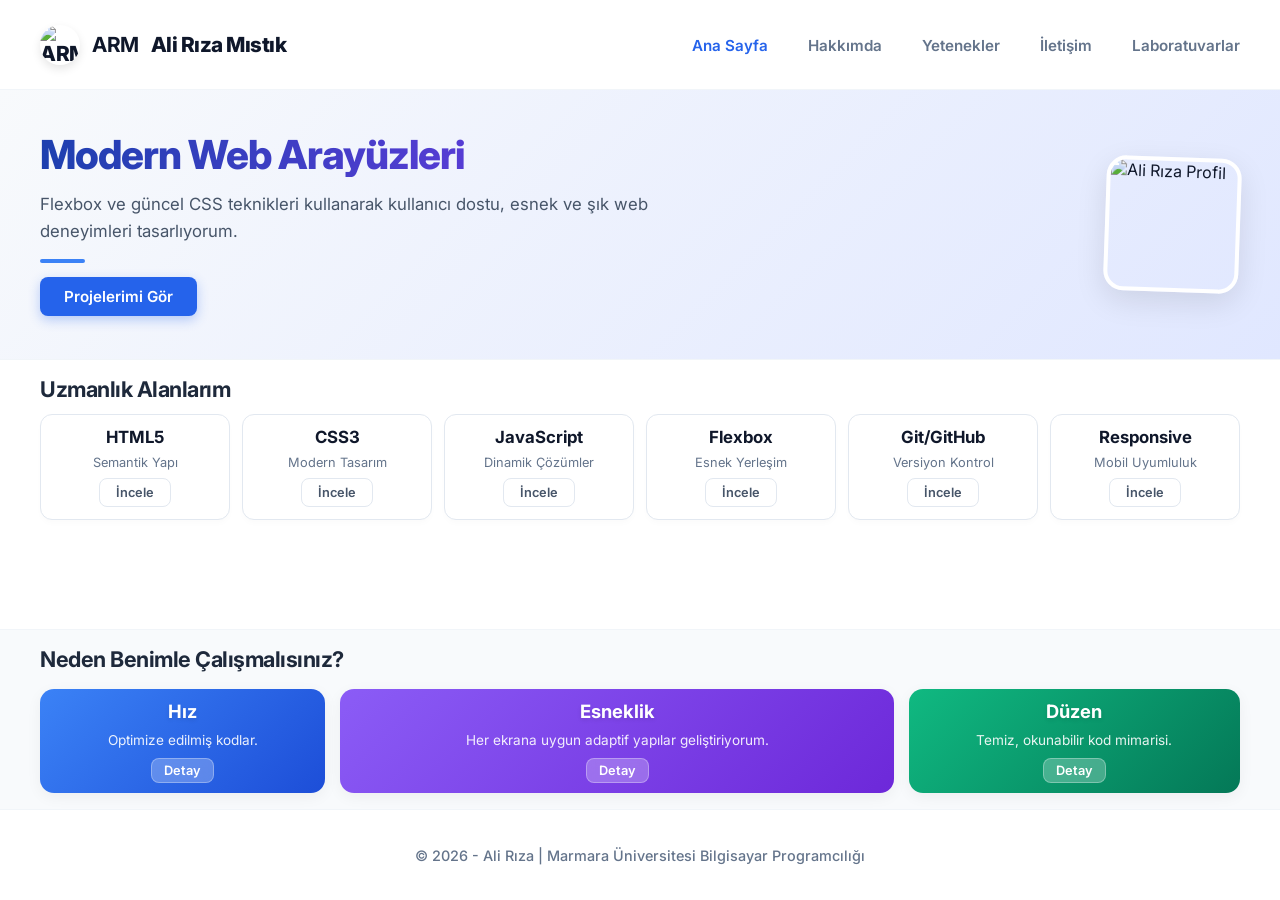
==== commit 245e3d77: "Kapsamlı Portfolyo Revizyonu ve Lab-7 Eklentisi" ====
--- a/index.html
+++ b/index.html
@@ -11,21 +11,16 @@
     <div class="main-container">
         <nav class="navbar-flex">
             <div class="logo">
-                <img src="images/" alt="AR Logo" class="logo-img">
-                <strong>AR</strong> Portfolyo
+                <img src="images/arm_logo.png" alt="ARM Logo" class="logo-img" style="border-radius: 50%; object-fit: cover;">
+                <strong>ARM</strong> Ali Rıza Mıstık
             </div>
             <ul class="nav-menu">
                 <li><a href="index.html" class="active">Ana Sayfa</a></li>
                 <li><a href="about.html">Hakkımda</a></li>
                 <li><a href="interests.html">Yetenekler</a></li>
                 <li><a href="contact.html">İletişim</a></li>
-                <li><a href="lab-position.html">Web Lab 5</a></li>
+                <li><a href="labs.html">Laboratuvarlar</a></li>
             </ul>
-            <div class="bottom-badges-container">
-                <div class="bottom-badges">
-                    <span>flex layout</span><span>justify-content</span><span>10vh height</span>
-                </div>
-            </div>
         </nav>
 
         <section class="hero-flex">
@@ -36,19 +31,13 @@
                 <a href="interests.html" class="btn btn-primary main-btn">Projelerimi Gör</a>
             </div>
             <div class="hero-img">
-                <img src="images/profile.jpg" alt="Ali Rıza Profil" class="profile-photo">
-            </div>
-            <div class="bottom-badges-container">
-                <div class="bottom-badges">
-                    <span>flex-direction: row</span><span>height: 30vh</span><span>align-items: stretch</span>
-                </div>
+                <img src="images/hero_profile.png" alt="Ali Rıza Profil" class="profile-photo" style="border-radius: 20px; box-shadow: 0 10px 30px rgba(0,0,0,0.1);">
             </div>
         </section>
 
         <section class="cards-section">
             <div class="section-top">
                 <h2>Uzmanlık Alanlarım</h2>
-                <div class="top-tags"><span>multiple items</span><span>flex layout - wrap</span></div>
             </div>
             <div class="cards-wrapper">
                 <div class="single-card"><h3>HTML5</h3><p>Semantik Yapı</p><a href="about.html" class="btn btn-outline">İncele</a></div>
@@ -58,17 +47,11 @@
                 <div class="single-card"><h3>Git/GitHub</h3><p>Versiyon Kontrol</p><a href="about.html" class="btn btn-outline">İncele</a></div>
                 <div class="single-card"><h3>Responsive</h3><p>Mobil Uyumluluk</p><a href="about.html" class="btn btn-outline">İncele</a></div>
             </div>
-            <div class="bottom-badges-container">
-                <div class="bottom-badges">
-                    <span>flex-direction</span><span>flex layout + wrap</span><span>gap + align</span>
-                </div>
-            </div>
         </section>
 
         <section class="grow-section">
             <div class="section-top">
                 <h2>Neden Benimle Çalışmalısınız?</h2>
-                <div class="top-tags"><span>flex-grow</span><span>height: 20vh</span></div>
             </div>
             <div class="grow-boxes">
                 <div class="box box-1">
--- a/index.css
+++ b/index.css
@@ -1,4 +1,5 @@
-/* --- GENEL SIFIRLAMA --- */
+@import url('https://fonts.googleapis.com/css2?family=Inter:wght@400;500;600;700;800&display=swap');
+
 * {
     margin: 0;
     padding: 0;
@@ -7,184 +8,322 @@
 }
 
 body {
-    font-family: 'Segoe UI', sans-serif;
-    background-color: #f0f2f5;
-    color: #333;
+    font-family: 'Inter', sans-serif;
+    background-color: #f8fafc;
+    color: #0f172a;
+    min-height: 100vh;
 }
 
 /* --- ANA YAPI (Zorunlu 100vh ve Column) --- */
 .main-container {
     display: flex;
     flex-direction: column;
-    height: 100vh; /* */
-    padding: 10px;
-    gap: 10px;
+    min-height: 100vh;
+    height: auto;
+    /* Gaps removed to strictly fit 100vh sizes, using internal padding on sections instead */
 }
 
 /* --- ORTAK BÖLÜM STİLLERİ --- */
 section, nav, footer {
-    background: white;
-    border: 1px solid #ddd;
-    border-radius: 8px;
-    position: relative; /* Badge'ler için */
-    padding: 15px;
-}
-
-/* Teknik Etiketler (Badge) - Köşeye sabitleyelim ki yamuk durmasın */
+    background: #ffffff;
+    position: relative;
+    padding: 1rem 2.5rem;
+    border-bottom: 1px solid #f1f5f9;
+}
+
+footer { border-bottom: none; }
+
+/* Teknik Etiketler (Badge) - Sonraki haftalardaki eklemeler korundu */
 .bottom-badges-container {
     position: absolute;
-    bottom: 5px;
-    right: 10px;
-    display: flex;
-    gap: 5px;
+    bottom: 10px;
+    right: 15px;
+    display: flex;
+    gap: 6px;
     pointer-events: none;
+    z-index: 10;
+}
+.top-tags {
+    display: flex;
+    gap: 6px;
 }
 
 .bottom-badges span, .top-tags span {
-    background: #f1f3f5;
-    border: 1px solid #dee2e6;
-    padding: 2px 6px;
-    font-size: 10px;
-    color: #868e96;
-    border-radius: 4px;
+    background: rgba(59, 130, 246, 0.08);
+    border: 1px solid rgba(59, 130, 246, 0.2);
+    padding: 4px 8px;
+    font-size: 11px;
+    font-weight: 600;
+    color: #2563eb;
+    border-radius: 6px;
+    text-transform: lowercase;
+    letter-spacing: 0.3px;
+    backdrop-filter: blur(4px);
 }
 
 /* --- 1) NAVBAR (10vh) --- */
 .navbar-flex {
-    height: 10vh; /*[cite: 1] */
+    min-height: 10vh;
+    height: auto;
     display: flex;
     justify-content: space-between;
     align-items: center;
+    background: rgba(255, 255, 255, 0.95);
+    backdrop-filter: blur(10px);
+}
+
+.logo {
+    display: flex;
+    align-items: center;
+    gap: 12px;
+    font-size: 1.3rem;
+    font-weight: 800;
+    color: #0f172a;
+    letter-spacing: -0.5px;
+}
+
+.logo-img {
+    width: 40px;
+    height: 40px;
+    border-radius: 50%;
+    object-fit: cover;
+    box-shadow: 0 4px 10px rgba(0,0,0,0.1);
 }
 
 .nav-menu {
     display: flex;
     list-style: none;
-    gap: 20px;
+    gap: 2.5rem;
 }
 
 .nav-menu a {
-    color: #495057;
+    color: #64748b;
     font-weight: 600;
-}
-
-.nav-menu a:hover { color: #007bff; }
+    font-size: 0.95rem;
+    transition: all 0.2s ease;
+}
+
+.nav-menu a:hover, .nav-menu a.active {
+    color: #2563eb;
+}
 
 /* --- 2) HERO (30vh) --- */
 .hero-flex {
-    height: 30vh; /*[cite: 1] */
+    min-height: 30vh;
+    height: auto;
     display: flex;
     flex-direction: row;
     justify-content: space-between;
-    align-items: center; /* Dikeyde ortala */
+    align-items: center;
+    background: linear-gradient(135deg, #f8fafc 0%, #e0e7ff 100%);
 }
 
 .hero-text {
-    flex: 1;
-    display: flex;
-    flex-direction: column;
-    gap: 10px;
+    flex: 1.2;
+    display: flex;
+    flex-direction: column;
+    gap: 14px;
+}
+
+.hero-text h1 {
+    font-size: 2.5rem;
+    font-weight: 800;
+    background: linear-gradient(90deg, #1e40af, #7c3aed);
+    -webkit-background-clip: text;
+    -webkit-text-fill-color: transparent;
+    line-height: 1.1;
+    letter-spacing: -1px;
+}
+
+.hero-text p {
+    font-size: 1.05rem;
+    color: #475569;
+    max-width: 85%;
+    line-height: 1.6;
 }
 
 .hero-img {
-    flex: 1;
-    display: flex;
-    justify-content: center;
+    flex: 0.8;
+    display: flex;
+    justify-content: flex-end;
+    align-items: center;
 }
 
 .profile-photo {
-    width: 120px;
-    height: 120px;
-    border-radius: 50%;
-    background: #eee;
+    width: 15vh;
+    height: 15vh;
+    border-radius: 20px;
     object-fit: cover;
+    box-shadow: 0 20px 40px rgba(99, 102, 241, 0.2);
+    border: 4px solid #ffffff;
+    transform: rotate(2deg);
+    transition: transform 0.3s;
+}
+
+.profile-photo:hover {
+    transform: rotate(0deg) scale(1.05);
 }
 
 /* --- 3) KARTLAR (30vh) --- */
 .cards-section {
-    height: 30vh; /*[cite: 1] */
-    display: flex;
-    flex-direction: column;
+    min-height: 30vh;
+    height: auto;
+    display: flex;
+    flex-direction: column;
+}
+
+.section-top {
+    display: flex;
+    justify-content: space-between;
+    align-items: center;
+    margin-bottom: 0.75rem;
+}
+
+.section-top h2 {
+    font-size: 1.35rem;
+    font-weight: 700;
+    color: #1e293b;
+    letter-spacing: -0.5px;
 }
 
 .cards-wrapper {
     display: flex;
-    flex-wrap: wrap; /*[cite: 1] */
-    gap: 10px;
+    flex-wrap: wrap;
+    gap: 12px;
     flex: 1;
+    align-content: flex-start;
 }
 
 .single-card {
     flex: 1 1 150px;
-    border: 1px solid #f1f3f5;
-    background: #f8f9fa;
-    border-radius: 6px;
+    background: #ffffff;
+    border: 1px solid #e2e8f0;
+    border-radius: 12px;
     display: flex;
     flex-direction: column;
     justify-content: center;
-    align-items: center; /* İçeriği yatayda ortala */
+    align-items: center;
     text-align: center;
-    gap: 5px;
+    gap: 8px;
+    padding: 12px;
+    box-shadow: 0 4px 6px -1px rgba(0,0,0,0.02);
+    transition: all 0.3s cubic-bezier(0.4, 0, 0.2, 1);
+    height: calc((100% - 12px) / 2); /* Fit two rows exactly */
+}
+
+.single-card:hover {
+    transform: translateY(-4px);
+    box-shadow: 0 12px 20px -3px rgba(0,0,0,0.08);
+    border-color: #cbd5e1;
+}
+
+.single-card h3 {
+    font-size: 1.05rem;
+    color: #0f172a;
+    font-weight: 700;
+}
+
+.single-card p {
+    font-size: 0.8rem;
+    color: #64748b;
 }
 
 /* --- 4) GROW BÖLÜMÜ (20vh) --- */
 .grow-section {
-    height: 20vh; /*[cite: 1] */
-    display: flex;
-    flex-direction: column;
+    min-height: 20vh;
+    height: auto;
+    display: flex;
+    flex-direction: column;
+    background: #f8fafc;
 }
 
 .grow-boxes {
     display: flex;
     flex: 1;
+    gap: 15px;
+    margin-top: 5px;
+}
+
+.box {
+    display: flex;
+    flex-direction: column;
+    justify-content: center;
+    align-items: center;
+    border-radius: 14px;
+    text-align: center;
     gap: 10px;
-}
-
-.box {
-    display: flex;
-    flex-direction: column;
-    justify-content: center;
-    align-items: center; /* Butonları ortala */
     padding: 10px;
-    border-radius: 6px;
-    text-align: center;
-    gap: 8px;
-}
-
-/* Flex Grow Oranları[cite: 1] */
-.box-1 { flex-grow: 1; background: #e7f5ff; }
-.box-2 { flex-grow: 2; background: #ebfbee; }
-.box-3 { flex-grow: 1; background: #fff4e6; }
+    box-shadow: 0 4px 15px rgba(0,0,0,0.05);
+    color: white;
+    transition: transform 0.3s, filter 0.3s;
+}
+
+.box:hover {
+    transform: scale(1.02);
+    filter: brightness(1.1);
+}
+
+.box h3 { font-size: 1.15rem; font-weight: 700; text-shadow: 0 2px 4px rgba(0,0,0,0.1); }
+.box p { font-size: 0.85rem; opacity: 0.9; max-width: 90%; }
+
+/* Flex Grow Oranları */
+.box-1 { flex-grow: 1; background: linear-gradient(135deg, #3b82f6 0%, #1d4ed8 100%); }
+.box-2 { flex-grow: 2; background: linear-gradient(135deg, #8b5cf6 0%, #6d28d9 100%); }
+.box-3 { flex-grow: 1; background: linear-gradient(135deg, #10b981 0%, #047857 100%); }
 
 /* --- 5) FOOTER (10vh) --- */
 .footer-flex {
-    height: 10vh; /*[cite: 1] */
+    min-height: 10vh;
+    height: auto;
     display: flex;
     justify-content: center;
     align-items: center;
-    font-size: 14px;
-    color: #666;
-}
-
-/* --- BUTONLARIN KÜÇÜLTÜLMESİ VE DÜZELTİLMESİ --- */
+    font-size: 0.9rem;
+    color: #64748b;
+    background: #ffffff;
+    font-weight: 500;
+}
+
+/* --- BUTONLAR --- */
 .btn {
     display: inline-block;
-    width: fit-content; /* Butonun yayılmasını engeller, içeriği kadar yer kaplar */
+    width: fit-content;
     padding: 6px 16px;
-    border-radius: 4px;
-    font-size: 12px;
-    font-weight: 500;
+    border-radius: 8px;
+    font-size: 0.8rem;
+    font-weight: 600;
     cursor: pointer;
     text-align: center;
-    transition: 0.2s;
-}
-
-.btn-primary { background: #339af0; color: white; }
-.btn-primary:hover { background: #228be6; }
-
-.btn-outline { border: 1px solid #339af0; color: #339af0; }
-.btn-outline:hover { background: #339af0; color: white; }
-
-.btn-light { background: white; color: #333; border: 1px solid #dee2e6; }
-
-.line { height: 3px; width: 40px; background: #339af0; border-radius: 2px; }
+    transition: all 0.3s ease;
+    border: none;
+}
+
+.btn-primary { 
+    background: #2563eb; 
+    color: white; 
+    box-shadow: 0 4px 12px rgba(37, 99, 235, 0.3);
+    padding: 10px 24px;
+    font-size: 0.95rem;
+}
+.btn-primary:hover { 
+    background: #1d4ed8; 
+    transform: translateY(-2px);
+    box-shadow: 0 6px 16px rgba(37, 99, 235, 0.4);
+}
+
+.btn-outline { 
+    border: 1px solid #e2e8f0; 
+    color: #475569; 
+    background: white;
+}
+.btn-outline:hover { 
+    border-color: #3b82f6; 
+    color: #3b82f6; 
+    background: #eff6ff; 
+}
+
+.btn-sm { padding: 4px 12px; font-size: 0.8rem; }
+.btn-light { background: rgba(255,255,255,0.25); color: #ffffff; border: 1px solid rgba(255,255,255,0.3); backdrop-filter: blur(5px); }
+.btn-light:hover { background: rgba(255,255,255,0.35); }
+
+.line { height: 4px; width: 45px; background: #3b82f6; border-radius: 2px; }
